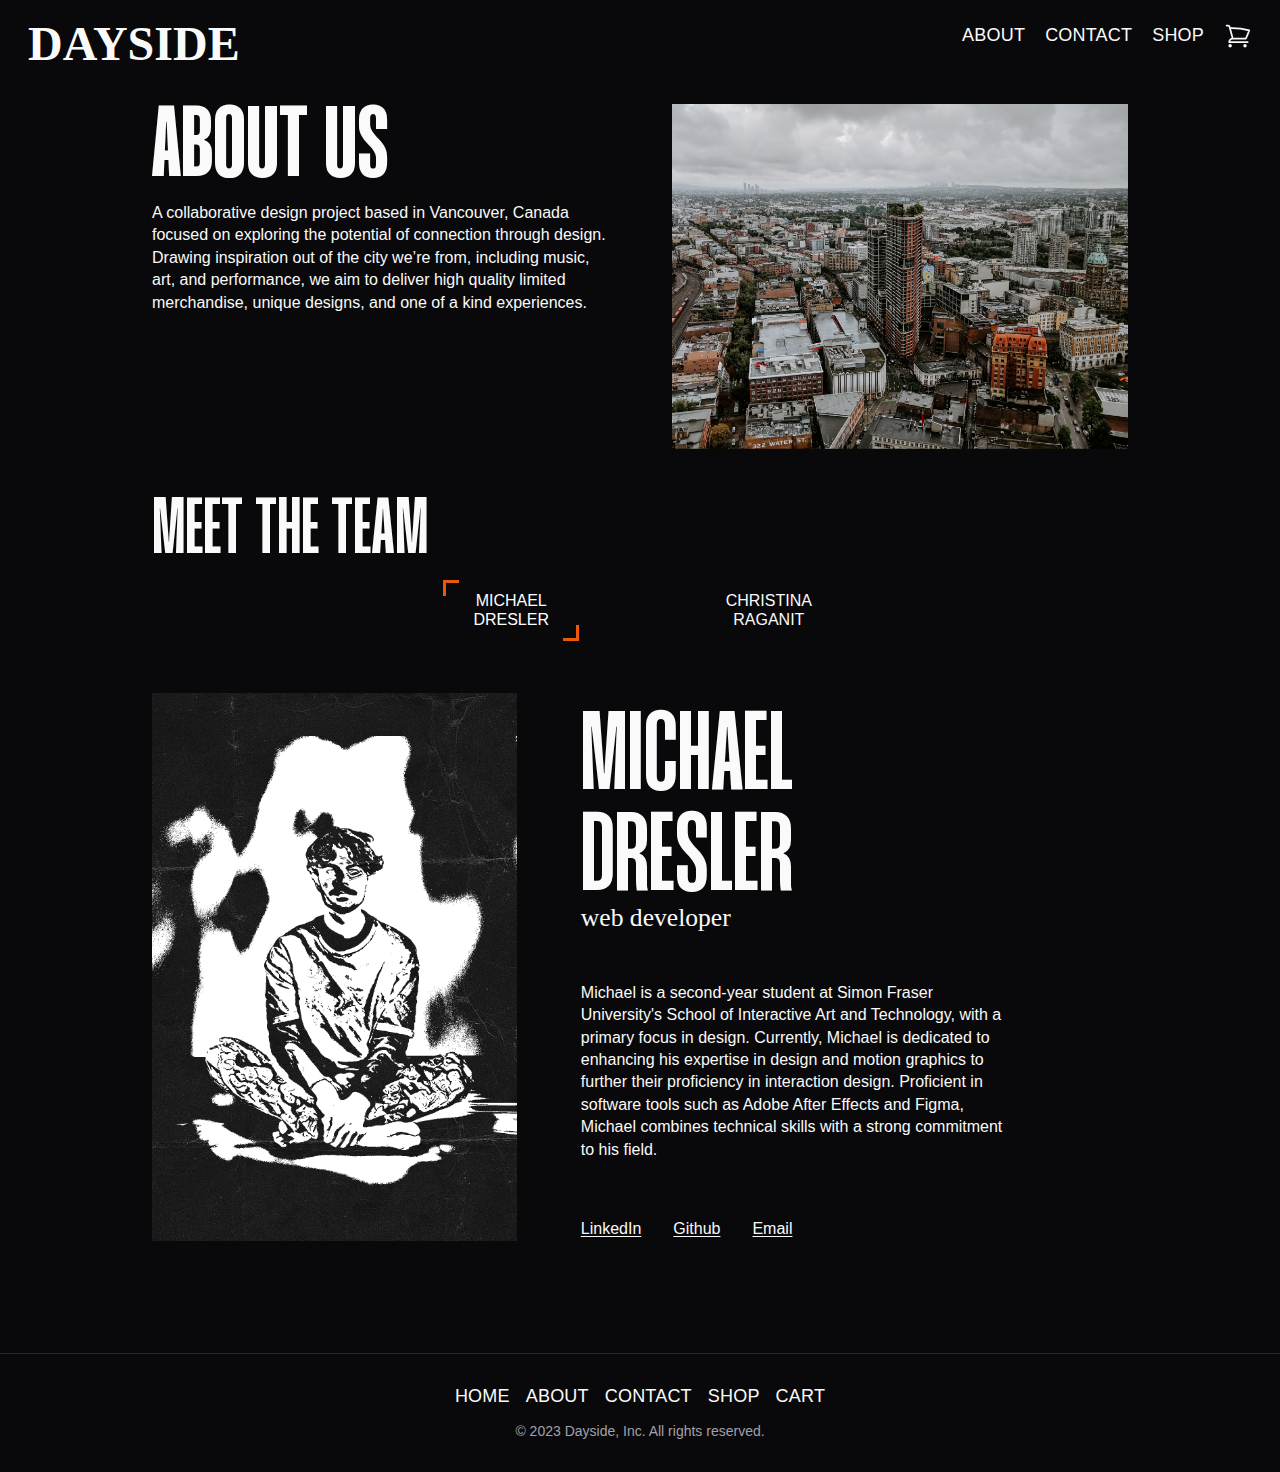
==== about.html @ c384d732 "validator fixes" ====
<!DOCTYPE html>
<html lang="en">
  <head>
    <meta charset="UTF-8" />
    <meta name="viewport" content="width=device-width, initial-scale=1.0" />
    <title>Document</title>

    <link rel="stylesheet" href="./css/normalize.css" />
    <link rel="stylesheet" href="./css/main.css" />
    <link rel="stylesheet" href="./css/font.css" />
    <link rel="stylesheet" href="./css/pages/about.css" />
    <link rel="stylesheet" href="./css/navbar.css" />

    <script src="./js/nav.js" defer></script>
    <script src="./js/about.js" defer></script>
  </head>
  <body>
    <header class="primary-header flex">
      <span class="justify-start"
        ><a class="logo" href="index.html">Dayside</a></span
      >

      <button class="mobile-nav-toggle" aria-label="navigation"></button>

      <nav>
        <ul data-visible="false" class="primary-nav">
          <li><a href="about.html">About</a></li>
          <li><a href="contact.html">Contact</a></li>
          <li><a href="shop.html">Shop</a></li>
          <li><a href="cart.html" aria-label="Cart"><svg
            xmlns="http://www.w3.org/2000/svg"
            fill="none"
            viewBox="0 0 24 24"
            stroke-width="1.5"
            stroke="currentColor"
            class="w-6 h-6"
          >
            <path
              stroke-linecap="round"
              stroke-linejoin="round"
              d="M2.25 3h1.386c.51 0 .955.343 1.087.835l.383 1.437M7.5 14.25a3 3 0 00-3 3h15.75m-12.75-3h11.218c1.121-2.3 2.1-4.684 2.924-7.138a60.114 60.114 0 00-16.536-1.84M7.5 14.25L5.106 5.272M6 20.25a.75.75 0 11-1.5 0 .75.75 0 011.5 0zm12.75 0a.75.75 0 11-1.5 0 .75.75 0 011.5 0z"
            />
          </svg></a></li>
        </ul>
      </nav>
    </header>

    <main>
      <section class="about">
        <div class="content">
          <h1 class="large-title">About Us</h1>
          <p>
            A collaborative design project based in Vancouver, Canada focused on
            exploring the potential of connection through design. Drawing
            inspiration out of the city we’re from, including music, art, and
            performance, we aim to deliver high quality limited merchandise,
            unique designs, and one of a kind experiences.
          </p>
        </div>
        <div class="about-photo">
          <img width="871" height="654"
            src="img/gastown.jpg" srcset="img/gastown-1741.png 1741w, img/gastown-870.png 870w, img/gastown.jpg 3482w"
            alt="Picture of Gastown, Vancouver"

          />
        </div>
      </section>

      <section class="team">
        <div>
          <h2 class="title-1">Meet the Team</h2>
        </div>

        <div id="buttons" class="dev-buttons">
          <a class="button-name active" id="btn-michael"
            ><span>Michael</span><span>Dresler</span>
            <div class="is tl"></div>
            <div class="is br"></div>
          </a>
          <a class="button-name" id="btn-christina"
            ><span>Christina</span><span>Raganit</span>
            <div class="is tl"></div>
            <div class="is br"></div>
          </a>
        </div>
        <div class="dev-container">
          <div class="developer" id="michael-bio">
            <div class="dev-name">
              <h2 class="title-1">
                <span >Michael</span>
                <span >Dresler</span>
              </h2>
              <h3 class="dev-title">web developer</h3>

            </div>
            <div class="dev-photo">
              <img src="img/Michael.png" width="540" height="847"  srcset="img/Michael.png 1080w,img/Michael500.png 540w" alt="Picture of Michael"  />
            </div>

            <div class="dev-bio">
              <p>
                Michael is a second-year student at Simon Fraser University's
                School of Interactive Art and Technology, with a primary focus
                in design. Currently, Michael is dedicated to enhancing his
                expertise in design and motion graphics to further their
                proficiency in interaction design. Proficient in software tools
                such as Adobe After Effects and Figma, Michael combines
                technical skills with a strong commitment to his field.
              </p>
            </div>

            <div class="dev-contact">
              <ul>
                <li>
                  <a
                    href="https://www.linkedin.com/in/michael-dresler-610146200/"
                    >LinkedIn</a
                  >
                </li>
                <li><a href="https://github.com/michaeldresler">Github</a></li>
                <li><a href="mailto:michaeldresler@hotmail.com">Email</a></li>
              </ul>
            </div>
          </div>

          <div class="developer hide" id="christina-bio">
            <div class="dev-name">
              <h2 class="title-1">
                <span>Christina</span>
                <span>Raganit</span>
              </h2>
              <h3 class="dev-title">web developer</h3>
            </div>
            <div class="dev-photo">
              <img src="img/christina.png" width="825" height="817" srcset="img/christina.png 1649w,img/christina800.png 825w" 
              alt="Picture of Christina"  />
            </div>

            <div class="dev-bio">
              <p>
                A second-year student at Simon Fraser University's School of
                Interactive Art and Technology, Christina is immersed in the
                realm of design. Her concentration lies in design and she is
                committed to expanding her expertise in these areas. Proficient
                in software tools photoshop, Figma, VS Code and more. Notably,
                Christina is distinguished by her competitive spirit,
                consistently striving to clinch victories in hackathons, a
                testament to her unwavering determination and commitment to
                success.
              </p>
            </div>

            <div class="dev-contact">
              <ul>
                <li><a href="https://www.linkedin.com/in/christinaraganit/">LinkedIn</a></li>
                <li><a href="https://github.com/christinaraganit">Github</a></li>
                <li><a href="mailto:christinaraganit@gmail.com">Email</a></li>
              </ul>
            </div>
          </div>
          <noscript>
            <div class="developer no-script">
              <div class="dev-name">
                <h2 class="title-1">
                  <span>Christina</span>
                  <span>Raganit</span>
                </h2>
                <h3 class="dev-title">web developer</h3>
              </div>
              <div class="dev-photo">
                <img src="img/christina.png" width="825" height="817" srcset="img/christina.png 1649w,img/christina800.png 825w" 
                alt="Picture of Christina"  />
              </div>

              <div class="dev-bio">
                <p>
                  A second-year student at Simon Fraser University's School of
                  Interactive Art and Technology, Christina is immersed in the
                  realm of design. Her concentration lies in design and she is
                  committed to expanding her expertise in these areas.
                  Proficient in software tools photoshop, Figma, VS Code and
                  more. Notably, Christina is distinguished by her competitive
                  spirit, consistently striving to clinch victories in
                  hackathons, a testament to her unwavering determination and
                  commitment to success.
                </p>
              </div>

              <div class="dev-contact">
                <ul>
                  <li><a href="https://www.linkedin.com/in/christinaraganit/">LinkedIn</a></li>
                  <li><a href="https://github.com/christinaraganit">Github</a></li>
                  <li><a href="mailto:christinaraganit@gmail.com">Email</a></li>
                </ul>
              </div>
            </div>
          </noscript>
        </div>
      </section>
    </main>
    <footer>
      <div class="links">
        <a href="./index.html">Home</a>
        <a href="./about.html">About</a>
        <a href="./contact.html">Contact</a>
        <a href="./shop.html">Shop</a>
        <a href="./cart.html">Cart</a>
      </div>
      <div class="socials"></div>
      <small>© 2023 Dayside, Inc. All rights reserved.</small>
    </footer>
  </body>
</html>
---- css/main.css ----
@import url("./variables.css");

* {
  box-sizing: border-box;
}

html {
  background-color: var(--zinc-950);
  color: var(--text-primary);
}

a:visited,
a {
  color: var(--text-primary);
  transition: color 0.25s;
}

a:hover {
  color: var(--primary-500);
}

a.primary {
  font-family: "Hubot Sans", Arial, Helvetica, sans-serif;
  background-color: var(--primary-500);
  text-decoration: none;
  font-size: 1.0125rem;
  font-weight: 500;
  color: var(--zinc-950);
  padding: var(--sp-xs) var(--sp-base);
  display: inline-flex;
  align-items: center;
  gap: var(--sp-2xs);
  transition: background-color 0.25s;
  justify-content: center;
}

a.primary:hover {
  background-color: var(--primary-600);
}

img {
  width: 100%;
  height: auto;
}

section img {
  max-width: var(--img-xl);
}

.image-link > img,
a img {
  display: block;
  transition: scale 0.25s;
}

.image-link > img:hover,
a img:hover {
  scale: 1.025;
}

.checkbox-with-label {
  display: flex;
  gap: var(--sp-xs);
  margin-bottom: var(--sp-xs);
}

.checkbox-with-label:first-of-type {
  margin-top: var(--sp-sm);
}

input[type="checkbox"] {
  -webkit-appearance: none;
  appearance: none;
  background-color: var(--form-background);
  margin: 0;
  color: var(--text-primary);
  width: var(--sp-lg);
  height: var(--sp-lg);
  border: 1px solid var(--text-primary);
  transform: translateY(-0.075em);
  display: flex;
  justify-content: center;
  align-items: center;
}

input[type="checkbox"]::before {
  width: var(--sp-sm);
  height: var(--sp-sm);
  background-color: var(--text-primary);
}

input[type="checkbox"]:checked {
  border-color: var(--text-primary);
  background: url("../img/icons/check.svg"), var(--text-primary);
}

button,
a {
  cursor: pointer;
}

a {
  text-underline-offset: var(--sp-3xs);
}

button,
a.primary,
a.secondary,
a.tertiary {
  min-height: var(--sp-4xl);
  height: var(--sp-4xl);
  padding-left: var(--sp-sm);
  padding-right: var(--sp-sm);
  background-color: var(--primary-500);
  font-weight: 500;
  transition: background-color 0.25s;
  display: flex;
  align-items: center;
  justify-content: center;
}

button {
  border-style: none;
}

button.tertiary {
  background-color: transparent;
  padding: 0;
  color: var(--primary-500);
}

button:hover,
a.primary:hover,
a.secondary:hover,
a.tertiary:hover,
button:focus,
a.primary:focus,
a.secondary:focus,
a.tertiary:focus {
  background-color: var(--primary-600);
}

.icon-button {
  height: var(--sp-5xl);
  width: var(--sp-5xl);
  transition: background-color 0.25s, color 0.25s;
}

.icon-button.primary {
  color: var(--primary-950);
  background-color: var(--primary-500);
}

.icon-button.primary:hover,
.icon-button.primary:focus {
  background-color: var(--primary-600);
}

.icon-button.secondary {
  color: var(--text-primary);
  background-color: var(--zinc-950);
}

.icon-button.secondary:hover,
.icon-button.secondary:focus {
  color: var(--primary-500);
}

.icon-button.tertiary {
  background-color: transparent;
  color: var(--text-primary);
}

.icon-button.tertiary:hover,
.icon-button.tertiary:focus {
  background-color: var(--zinc-900);
}

.btn-group {
  display: grid;
  grid-template-columns: 1fr 1fr 1fr 1fr 1fr 1fr;
  gap: var(--sp-xs);
  margin-top: var(--sp-2xs);
  margin-bottom: var(--sp-base);
}

.btn-group button {
  width: 100%;
  background-color: transparent;
  border: 1px solid var(--text-primary);
  color: var(--text-primary);
  transition: border-color 0.25s, color 0.25s;
}

.btn-group button:hover {
  border-color: var(--primary-500);
  color: var(--primary-500);
  transition: background-color 0.25s, color 0.25s, border-color 0.25s;
}

.btn-group button:focus {
  background-color: var(--primary-500);
  color: var(--zinc-950);
  border-color: var(--primary-500);
}

.promo-card {
  border: 1px solid var(--zinc-700);
  padding: var(--sp-lg);
  padding-top: var(--sp-2xl);
  text-align: center;
}

svg {
  width: var(--sp-2xl);
}

footer {
  display: flex;
  flex-direction: column;
  gap: var(--sp-xs);
  align-items: center;
  margin-top: var(--sp-4xl);
  padding: var(--sp-3xl);
  border-top: 1px solid var(--zinc-800);
}

footer a,
nav a {
  font-family: "Hubot Sans", Arial, Helvetica, sans-serif;
  font-stretch: condensed;
  font-size: 1.125rem;
  text-decoration: none;
  font-weight: 500;
  letter-spacing: 0.0125rem;
  text-transform: uppercase;
}

footer .links {
  display: flex;
  align-items: center;
  flex-direction: column;
  gap: var(--sp-base);
}

footer small {
  color: var(--text-tertiary);
  margin-bottom: 0;
  text-align: center;
}

@media screen and (min-width: 28rem) {
  footer .links {
    flex-direction: row;
  }
}

div.input {
  display: flex;
  flex-direction: column;
  gap: var(--sp-xs);
  margin-top: var(--sp-2xl);
}

input[type="text"],
input[type="email"],
input[type="number"],
textarea,
select {
  border: none;
  font-family: "Hubot Sans", Arial, Helvetica, sans-serif;
  color: var(--text-primary);
  padding: var(--sp-xs);
  height: var(--sp-4xl);
  transition: background-color 0.125s;
  background-color: var(--zinc-800);
}

textarea {
  height: auto;
}

input[type="text"]:hover,
input[type="email"]:hover,
input[type="number"]:hover,
textarea:hover,
select:hover {
  background-color: var(--zinc-700);
}

input[type="text"]:focus,
input[type="email"]:focus,
input[type="number"]:focus,
textarea:focus,
select:focus {
  background-color: var(--zinc-700);
  border-radius: 0;
}

.td-flex {
  display: flex;
  flex-wrap: wrap;
  gap: var(--sp-2xs);
  align-items: center;
}

.chip {
  font-size: 0.8rem;
  text-transform: uppercase;
  padding: var(--sp-2xs) var(--sp-xs);
  background-color: var(--zinc-700);
  border-radius: var(--sp-2xl);
  color: var(--text-secondary);
}
---- css/font.css ----
@font-face {
  font-family: "Hubot Sans";
  src: url("./fonts/HubotSans[slnt\,wdth\,wght].woff2") format("woff2");
  /* src: url("/fonts/HubotSans[slnt\,wdth\,wght].woff2"woff2"); */
  src: url();
}

/* @font-face {
  font-family: "Mango Grotesque";
  src: url("/fonts/Mango\ Grotesque-VF.woff2") format("woff2");
} */

@font-face {
  font-family: "Mango-Grotesque";
  src: url('../fonts/Mango Grotesque-VF.woff2') format('woff2');
  /* Other font properties like font-weight, font-style, etc. can be added if needed */
}

body {
  font-family: "Hubot Sans", Arial, Helvetica, sans-serif;
}

h1,
h2,
h3,
h4,
h5,
h6,
p,
ul,
ol {
  margin-top: 0;
}

p,
ul,
code,
ol {
  max-width: 40rem;
  line-height: 1.5;
  margin-bottom: var(--sp-3xl);
}

.large-title {
  font-size: 6.25rem;
}

.title-1 {
  font-size: 4.9375rem;
  font-weight: 600;
}

.title-2 {
  font-size: 3.8125rem;
  margin-bottom: var(--sp-lg);
  font-weight: 600;
}

.title-3 {
  font-size: 2.875rem;
  font-weight: 600;
}

.title-4 {
  font-size: 2.125rem;
  font-weight: 600;
}

.headline {
  font-size: 1.175rem;
  margin-bottom: var(--sp-sm);
  font-weight: 500;
}

p {
  line-height: 140%;
  max-width: 32rem;
}

p:not(p:last-of-type) {
  margin-bottom: var(--sp-sm);
}

p.label.orange {
  color: var(--primary-500);
}

small {
  font-size: 0.875rem;
  color: var(--text-tertiary);
  line-height: 1.0625rem;
  margin-bottom: var(--sp-base);
}

.hubot-sans {
  font-family: "Hubot Sans", Arial, Helvetica, sans-serif;
}

.hubot-sans-condensed {
  font-family: "Hubot Sans", Arial, Helvetica, sans-serif;
  font-stretch: condensed;
}

.mango-grotesque {
  font-family: "Mango-Grotesque", Arial, Helvetica, sans-serif;
  font-size: 1.5rem;
}

em {
  font-style: italic;
  font-weight: bold;
}

.text-lg {
  font-size: 1.125rem;
}

.text-base {
  font-size: 1rem;
}

.text-sm {
  font-size: 0.9rem;
}

code {
  display: block;
  padding: var(--sp-sm);
  background-color: var(--zinc-900);
  border: 1px solid var(--zinc-700);
  margin-bottom: var(--sp-xl);
}

.large-title,
.title-1,
.title-2,
.title-3,
.title-4 {
  font-family: "Mango-Grotesque", Arial, Helvetica, sans-serif;
  text-transform: uppercase;
  margin-bottom: var(--sp-xs);
  line-height: 90%;
}

.headline, label, .subtitle, .caption-text {
  font-family: "Hubot Sans", Arial, Helvetica, sans-serif;
}

.subtitle {
  font-size: 1.125rem;
  margin-bottom: var(--sp-xs);
  font-weight: 600;
}

.callout {
  font-family: "Hubot Sans", Arial, Helvetica, sans-serif;
  font-stretch: condensed;
  font-size: 1.125rem;
  line-height: 0.9375rem;
  margin-bottom: var(--sp-sm);
  font-weight: 600;
  letter-spacing: 0.0125rem;
  text-transform: uppercase;
}

strong {
  font-weight: 600;
}

.strikethrough {
  text-decoration: line-through;
}

.caption-text {
  font-size: 0.875rem;
  color: var(--text-secondary);
}

.text-secondary {
  color: var(--text-secondary);
}

.text-tertiary {
  color: var(--text-tertiary);
}

.text-orange {
  color: var(--primary-500);
}
---- css/pages/about.css ----
@import url("../variables.css");
main {
  display: flex;
  flex-direction: column;
  overflow: hidden;
  padding: var(--sp-xl);
}

section {
  margin-bottom: var(--sp-5xl);
}

.title {
  font-size: clamp(5rem, 20vw, 8rem);
  line-height: normal;
}

section img {
  max-width: 100%;
}

/* .dev-container{
    position: relative;
    background-color: red;
} */

.dev-container {
  position: relative;
}

.developer {
  display: grid;
  position: absolute;
  grid-template-columns: 1fr;
  opacity: 1;
  transition: opacity 1s;
  margin: 0 20%;
  gap: var(--sp-xl);
}

.hide {
  opacity: 0;
  visibility: hidden;
}

.developer:not(.hide) {
  position: relative;
  transition: opacity 1s;
}

.dev-photo {
  height: 50vw;
}

.dev-photo img {
  height: 100%;
  object-fit: cover;
}

.dev-buttons {
  display: none;
  margin-bottom: 2rem;
  justify-content: center;
  gap: 5%;
  margin-bottom: var(--sp-5xl);
}

.dev-buttons a {
  position: relative;
  padding: 1rem 2rem;
  width: 10rem;
  cursor: pointer;
  text-align: center;
  transition: 0.5s ease;
  overflow: hidden;
  text-transform: uppercase;
}

.dev-buttons a .button-name {
  display: inline-block;
  text-align: left;
  width: fit-content;
}

.dev-buttons .active {
  color: white;
}

.dev-buttons a .is {
  position: absolute;
  width: 1rem;
  height: 1rem;
  transition: all 0.7s ease;
}

.dev-buttons .button-name .tl {
  top: 0;
  left: 0;
  border-top: solid 0.1rem var(--primary-600);
  border-left: solid 0.1rem var(--primary-600);
  transform: translateX(-100%) translateY(-100%);
}

.dev-buttons .button-name .br {
  bottom: 0;
  right: 0;
  border-bottom: solid 0.2rem var(--primary-600);
  border-right: solid 0.2rem var(--primary-600);
  transform: translateX(100%) translateY(100%);
}

.dev-buttons .active .tl {
  top: 0;
  left: 0;
  border-top: solid 0.2rem var(--primary-600);
  border-left: solid 0.2rem var(--primary-600);
  transform: translateX(75%) translateY(25%);
}

.dev-buttons .active .br {
  bottom: 0;
  right: 0;
  border-bottom: solid 0.2rem var(--primary-600);
  border-right: solid 0.2rem var(--primary-600);
  transform: translateX(-75%) translateY(-25%);
}

.dev-buttons button:focus {
  color: white;
}

.dev-contact ul,
li {
  margin: 0;
  padding: 0;
  display: flex;
  flex-direction: row;
  list-style: none;
  gap: 2rem;
}

.dev-name h2 {
  font-size: clamp(4rem, 10vw, 7rem);
  margin-top: 1rem;
}

.dev-title {
  font-family: "Hubot Sans";
  font-size: clamp(1rem, 2vw, 2rem);
  font-weight: 400;
  margin-top: -1rem;
}

.no-script {
  margin-top: var(--sp-5xl);
}

span {
  display: block;
}

.dev-name span {
  display: inline;
}

.show-button {
  display: flex;
}

@media screen and (min-width: 0rem) {
  .developer {
    margin: var(--sp-3xl) 0;
  }
  .dev-photo {
    height: 80vw;
  }
  .dev-buttons {
    gap: 0;
  }
}

@media screen and (min-width: 30rem) {
  .developer {
    margin: 15% 10%;
  }

  .dev-buttons {
    gap: 10%;
  }
}

/* desktop view at 900px */
@media screen and (min-width: 55rem) {
  main {
    /* padding: 0 10rem; */
    margin: 0 5rem;
  }

  .dev-name span {
    display: block;
  }

  .developer {
    grid-template-columns: 1fr 1.5fr;
    column-gap: var(--sp-6xl);
    row-gap: var(--sp-xl);
    width: 100%;
    margin: 0;
  }
  .no-script {
    margin-top: var(--sp-8xl);
  }

  .about {
    display: flex;
    flex-direction: row;
    justify-content: space-between;
    gap: var(--sp-6xl);
  }
  .about-photo {
    width: 40vw;
  }

  .about-photo img {
    object-fit: cover;
    width: 100%;
    height: 100%;
  }

  section img {
    max-width: 100%;
  }

  .dev-bio {
    grid-row: 2 /3;
    max-width: 27rem;
    font-size: 1rem;
  }
  .dev-name,
  .dev-bio,
  .links {
    /* grid-column: 2 / 3; */
  }

  .dev-photo {
    grid-row: 1 / 4;
    position: relative;
    height: 100%;
  }

  .dev-photo img {
    width: 100%;
    height: 100%;
    object-fit: cover;
    position: absolute;

    /* object-position: bottom; */
  }
}

@media screen and (min-width: 60rem) {
  main {
    margin-left: 10%;
    margin-right: 10%;
  }
}
---- css/navbar.css ----
@import url("./variables.css");

.flex {
  display: flex;
  flex-direction: row;
}
.primary-header {
  justify-content: flex-end;
  padding: var(--sp-sm);
  padding-left: var(--sp-2xl);
  padding-right: var(--sp-2xl);
  position: sticky;
  top: 0;
  background-color: var(--zinc-950);
  z-index: 100000;
}
.primary-header h3 a {
  font-size: 3rem;
}

.justify-start {
  margin-right: auto;
}

.icon {
  margin: 0 1rem;
}

nav {
  display: flex;
  align-items: center;
}

ul{
  max-width: 100%;
}

.primary-nav {
  display: flex;
  gap: var(--sp-lg);
  list-style: none;
  padding: 0;
  margin: 0;
}

.mobile-nav-toggle {
  display: none;
}

.logo {
  display: block;
  margin-top: calc(var(--sp-xs));
  font-family: "Mango Grotesque";
  font-size: 3rem;
  text-transform: uppercase;
  text-decoration: none;
  line-height: 100%;
  font-weight: bold;
}

nav a,
footer .links a {
  text-transform: uppercase;
  font-stretch: condensed;
  font-weight: 500;
  font-size: 1.125rem;
  text-decoration: none;
}

/* mobile nav styling */
@media (max-width: 42rem) {
  .primary-header {
    align-items: center;
  }

  .primary-nav {
    position: fixed;
    flex-direction: column;
    gap: 1.5rem;
    z-index: 1000;
    padding: min(10vh, 10rem) 2rem;
    inset: 0 0 0 0;
    background-color: var(--zinc-900);
    transform: translateY(100%);
    transition: transform 0.2s ease-out;
  }

  .primary-nav[data-visible="true"] {
    transform: translateX(0%);
  }

  .mobile-nav-toggle {
    display: block;
    z-index: 9999;
    background: no-repeat center/100% url("../img/burger.svg");
    /* background-color: red; */
    /* background-repeat: no-repeat; */
    width: 2rem;
    border: 0;
    aspect-ratio: 1;

    top: var(--sp-lg);
    right: var(--sp-lg);
  }
}
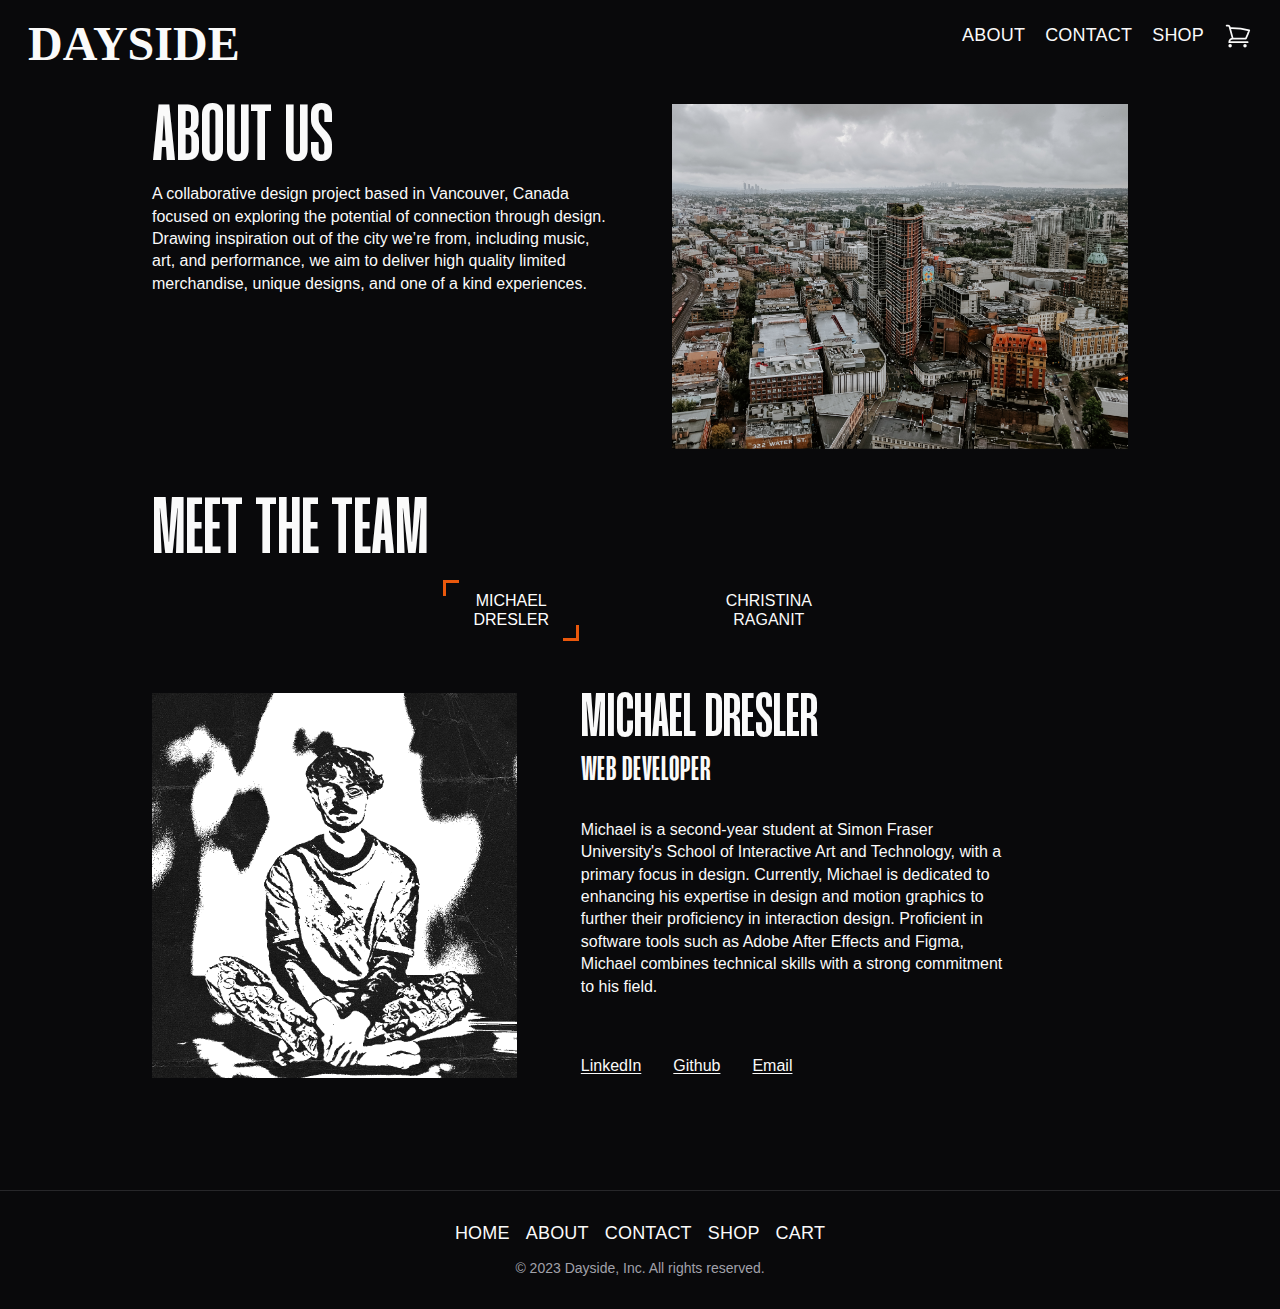
==== commit b88df734: "Merge branch 'main' of https://github.com/christinaraganit/iat_339_p2_company" ====
--- a/about.html
+++ b/about.html
@@ -27,20 +27,24 @@
           <li><a href="about.html">About</a></li>
           <li><a href="contact.html">Contact</a></li>
           <li><a href="shop.html">Shop</a></li>
-          <li><a href="cart.html" aria-label="Cart"><svg
-            xmlns="http://www.w3.org/2000/svg"
-            fill="none"
-            viewBox="0 0 24 24"
-            stroke-width="1.5"
-            stroke="currentColor"
-            class="w-6 h-6"
-          >
-            <path
-              stroke-linecap="round"
-              stroke-linejoin="round"
-              d="M2.25 3h1.386c.51 0 .955.343 1.087.835l.383 1.437M7.5 14.25a3 3 0 00-3 3h15.75m-12.75-3h11.218c1.121-2.3 2.1-4.684 2.924-7.138a60.114 60.114 0 00-16.536-1.84M7.5 14.25L5.106 5.272M6 20.25a.75.75 0 11-1.5 0 .75.75 0 011.5 0zm12.75 0a.75.75 0 11-1.5 0 .75.75 0 011.5 0z"
-            />
-          </svg></a></li>
+          <li>
+            <a href="cart.html"
+              ><svg
+                xmlns="http://www.w3.org/2000/svg"
+                fill="none"
+                viewBox="0 0 24 24"
+                stroke-width="1.5"
+                stroke="currentColor"
+                class="w-6 h-6"
+              >
+                <path
+                  stroke-linecap="round"
+                  stroke-linejoin="round"
+                  d="M2.25 3h1.386c.51 0 .955.343 1.087.835l.383 1.437M7.5 14.25a3 3 0 00-3 3h15.75m-12.75-3h11.218c1.121-2.3 2.1-4.684 2.924-7.138a60.114 60.114 0 00-16.536-1.84M7.5 14.25L5.106 5.272M6 20.25a.75.75 0 11-1.5 0 .75.75 0 011.5 0zm12.75 0a.75.75 0 11-1.5 0 .75.75 0 011.5 0z"
+                />
+              </svg>
+            </a>
+          </li>
         </ul>
       </nav>
     </header>
@@ -48,7 +52,7 @@
     <main>
       <section class="about">
         <div class="content">
-          <h1 class="large-title">About Us</h1>
+          <h1 class="title-1">About us</h1>
           <p>
             A collaborative design project based in Vancouver, Canada focused on
             exploring the potential of connection through design. Drawing
@@ -58,10 +62,16 @@
           </p>
         </div>
         <div class="about-photo">
-          <img width="871" height="654"
-            src="img/gastown.jpg" srcset="img/gastown-1741.png 1741w, img/gastown-870.png 870w, img/gastown.jpg 3482w"
+          <img
+            width="871"
+            height="654"
+            src="img/gastown.jpg"
+            srcset="
+              img/gastown-1741.png 1741w,
+              img/gastown-870.png   870w,
+              img/gastown.jpg      3482w
+            "
             alt="Picture of Gastown, Vancouver"
-
           />
         </div>
       </section>
@@ -86,15 +96,19 @@
         <div class="dev-container">
           <div class="developer" id="michael-bio">
             <div class="dev-name">
-              <h2 class="title-1">
-                <span >Michael</span>
-                <span >Dresler</span>
-              </h2>
-              <h3 class="dev-title">web developer</h3>
-
+              <h3 class="title-2">
+                <span>Michael Dresler</span>
+              </h3>
+              <span class="title-4">Web developer</span>
             </div>
             <div class="dev-photo">
-              <img src="img/Michael.png" width="540" height="847"  srcset="img/Michael.png 1080w,img/Michael500.png 540w" alt="Picture of Michael"  />
+              <img
+                src="img/Michael.png"
+                width="540"
+                height="847"
+                srcset="img/Michael.png 1080w, img/Michael500.png 540w"
+                alt="Picture of Michael"
+              />
             </div>
 
             <div class="dev-bio">
@@ -125,15 +139,19 @@
 
           <div class="developer hide" id="christina-bio">
             <div class="dev-name">
-              <h2 class="title-1">
-                <span>Christina</span>
-                <span>Raganit</span>
-              </h2>
-              <h3 class="dev-title">web developer</h3>
+              <h3 class="title-2">
+                <span>Christina Raganit</span>
+              </h3>
+              <span class="title-4">Web developer</span>
             </div>
             <div class="dev-photo">
-              <img src="img/christina.png" width="825" height="817" srcset="img/christina.png 1649w,img/christina800.png 825w" 
-              alt="Picture of Christina"  />
+              <img
+                src="img/christina.png"
+                width="825"
+                height="817"
+                srcset="img/christina.png 1649w, img/christina800.png 825w"
+                alt="Picture of Christina"
+              />
             </div>
 
             <div class="dev-bio">
@@ -152,8 +170,14 @@
 
             <div class="dev-contact">
               <ul>
-                <li><a href="https://www.linkedin.com/in/christinaraganit/">LinkedIn</a></li>
-                <li><a href="https://github.com/christinaraganit">Github</a></li>
+                <li>
+                  <a href="https://www.linkedin.com/in/christinaraganit/"
+                    >LinkedIn</a
+                  >
+                </li>
+                <li>
+                  <a href="https://github.com/christinaraganit">Github</a>
+                </li>
                 <li><a href="mailto:christinaraganit@gmail.com">Email</a></li>
               </ul>
             </div>
@@ -165,11 +189,16 @@
                   <span>Christina</span>
                   <span>Raganit</span>
                 </h2>
-                <h3 class="dev-title">web developer</h3>
+                <span class="title-4">web developer</span>
               </div>
               <div class="dev-photo">
-                <img src="img/christina.png" width="825" height="817" srcset="img/christina.png 1649w,img/christina800.png 825w" 
-                alt="Picture of Christina"  />
+                <img
+                  src="img/christina.png"
+                  width="825"
+                  height="817"
+                  srcset="img/christina.png 1649w, img/christina800.png 825w"
+                  alt="Picture of Christina"
+                />
               </div>
 
               <div class="dev-bio">
@@ -188,8 +217,14 @@
 
               <div class="dev-contact">
                 <ul>
-                  <li><a href="https://www.linkedin.com/in/christinaraganit/">LinkedIn</a></li>
-                  <li><a href="https://github.com/christinaraganit">Github</a></li>
+                  <li>
+                    <a href="https://www.linkedin.com/in/christinaraganit/"
+                      >LinkedIn</a
+                    >
+                  </li>
+                  <li>
+                    <a href="https://github.com/christinaraganit">Github</a>
+                  </li>
                   <li><a href="mailto:christinaraganit@gmail.com">Email</a></li>
                 </ul>
               </div>
--- a/css/font.css
+++ b/css/font.css
@@ -142,7 +142,10 @@
   line-height: 90%;
 }
 
-.headline, label, .subtitle, .caption-text {
+.headline,
+label,
+.subtitle,
+.caption-text {
   font-family: "Hubot Sans", Arial, Helvetica, sans-serif;
 }
 
@@ -186,4 +189,4 @@
 
 .text-orange {
   color: var(--primary-500);
-}+}
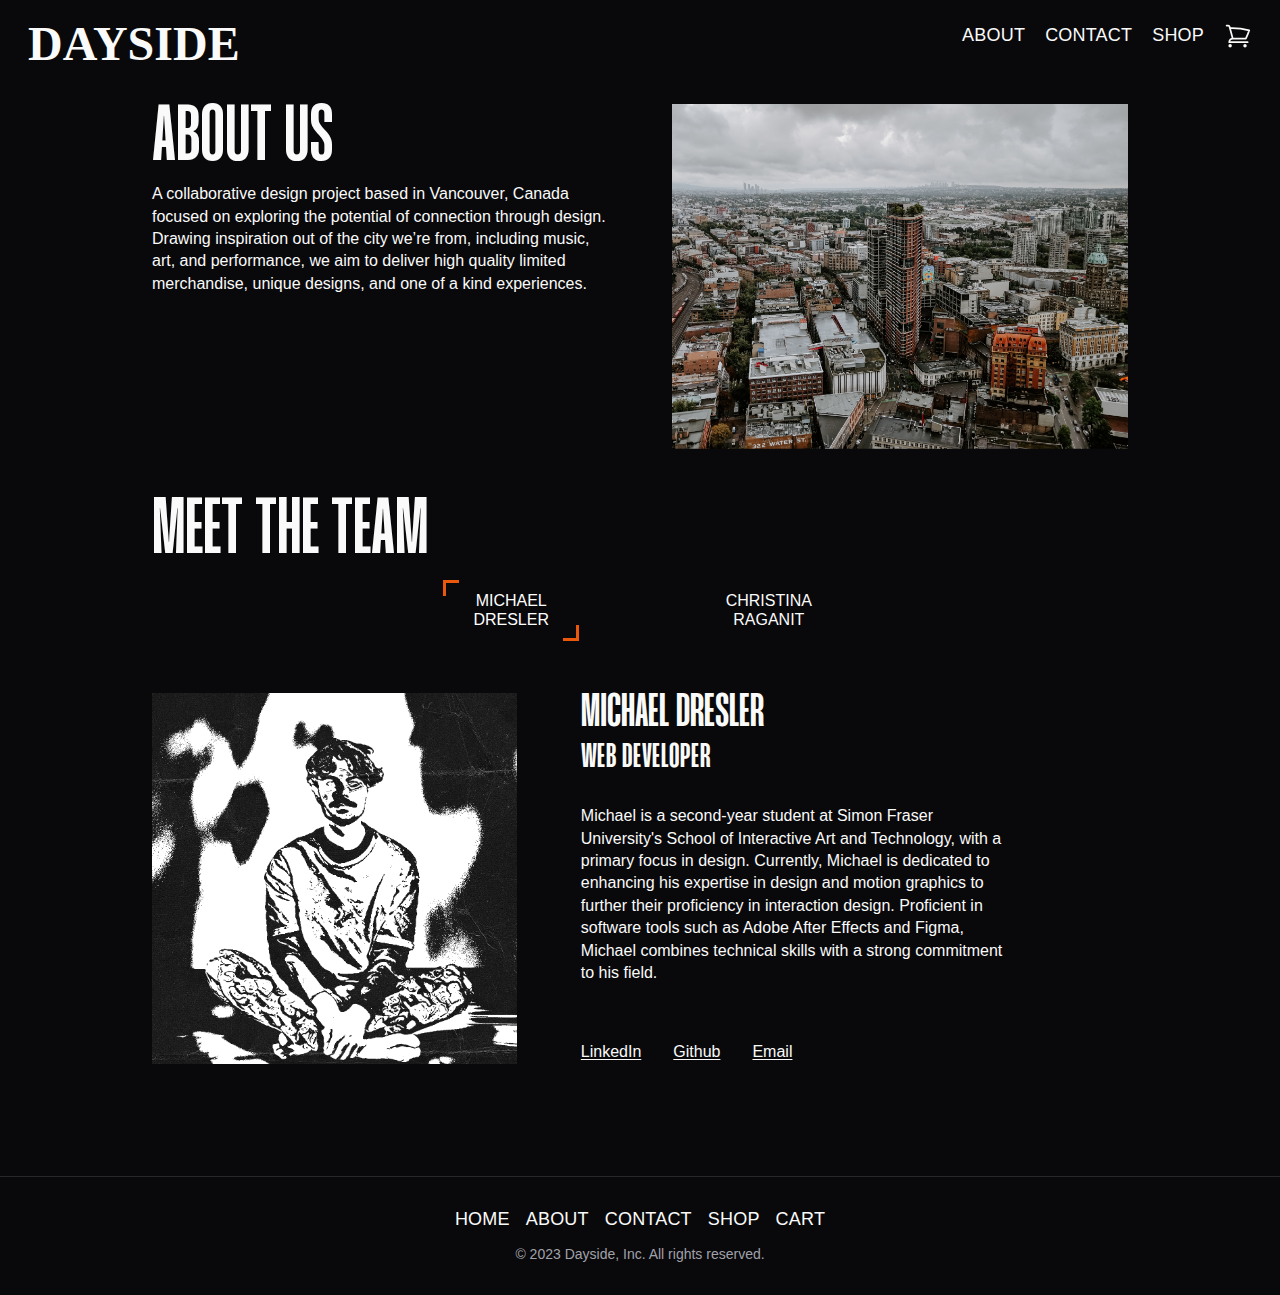
==== commit b2ba29cc: "about page updated to improve heading hierarchy" ====
--- a/about.html
+++ b/about.html
@@ -5,11 +5,11 @@
     <meta name="viewport" content="width=device-width, initial-scale=1.0" />
     <title>Document</title>
 
-    <link rel="stylesheet" href="./css/normalize.css" />
-    <link rel="stylesheet" href="./css/main.css" />
-    <link rel="stylesheet" href="./css/font.css" />
-    <link rel="stylesheet" href="./css/pages/about.css" />
-    <link rel="stylesheet" href="./css/navbar.css" />
+    <link rel="stylesheet" type="text/css" href="./css/normalize.css" />
+    <link rel="stylesheet" type="text/css" href="./css/main.css" />
+    <link rel="stylesheet" type="text/css" href="./css/font.css" />
+    <link rel="stylesheet" type="text/css" href="./css/pages/about.css" />
+    <link rel="stylesheet" type="text/css" href="./css/navbar.css" />
 
     <script src="./js/nav.js" defer></script>
     <script src="./js/about.js" defer></script>
@@ -96,7 +96,7 @@
         <div class="dev-container">
           <div class="developer" id="michael-bio">
             <div class="dev-name">
-              <h3 class="title-2">
+              <h3 class="title-3">
                 <span>Michael Dresler</span>
               </h3>
               <span class="title-4">Web developer</span>
@@ -139,7 +139,7 @@
 
           <div class="developer hide" id="christina-bio">
             <div class="dev-name">
-              <h3 class="title-2">
+              <h3 class="title-3">
                 <span>Christina Raganit</span>
               </h3>
               <span class="title-4">Web developer</span>
--- a/css/main.css
+++ b/css/main.css
@@ -50,12 +50,12 @@
 .image-link > img,
 a img {
   display: block;
-  transition: scale 0.25s;
+  transition: transform 0.25s;
 }
 
 .image-link > img:hover,
 a img:hover {
-  scale: 1.025;
+  transform: scale(1.025);
 }
 
 .checkbox-with-label {
@@ -66,32 +66,6 @@
 
 .checkbox-with-label:first-of-type {
   margin-top: var(--sp-sm);
-}
-
-input[type="checkbox"] {
-  -webkit-appearance: none;
-  appearance: none;
-  background-color: var(--form-background);
-  margin: 0;
-  color: var(--text-primary);
-  width: var(--sp-lg);
-  height: var(--sp-lg);
-  border: 1px solid var(--text-primary);
-  transform: translateY(-0.075em);
-  display: flex;
-  justify-content: center;
-  align-items: center;
-}
-
-input[type="checkbox"]::before {
-  width: var(--sp-sm);
-  height: var(--sp-sm);
-  background-color: var(--text-primary);
-}
-
-input[type="checkbox"]:checked {
-  border-color: var(--text-primary);
-  background: url("../img/icons/check.svg"), var(--text-primary);
 }
 
 button,
@@ -176,34 +150,6 @@
   background-color: var(--zinc-900);
 }
 
-.btn-group {
-  display: grid;
-  grid-template-columns: 1fr 1fr 1fr 1fr 1fr 1fr;
-  gap: var(--sp-xs);
-  margin-top: var(--sp-2xs);
-  margin-bottom: var(--sp-base);
-}
-
-.btn-group button {
-  width: 100%;
-  background-color: transparent;
-  border: 1px solid var(--text-primary);
-  color: var(--text-primary);
-  transition: border-color 0.25s, color 0.25s;
-}
-
-.btn-group button:hover {
-  border-color: var(--primary-500);
-  color: var(--primary-500);
-  transition: background-color 0.25s, color 0.25s, border-color 0.25s;
-}
-
-.btn-group button:focus {
-  background-color: var(--primary-500);
-  color: var(--zinc-950);
-  border-color: var(--primary-500);
-}
-
 .promo-card {
   border: 1px solid var(--zinc-700);
   padding: var(--sp-lg);
--- a/css/navbar.css
+++ b/css/navbar.css
@@ -31,7 +31,7 @@
   align-items: center;
 }
 
-ul{
+ul {
   max-width: 100%;
 }
 
@@ -97,7 +97,6 @@
     /* background-repeat: no-repeat; */
     width: 2rem;
     border: 0;
-    aspect-ratio: 1;
 
     top: var(--sp-lg);
     right: var(--sp-lg);
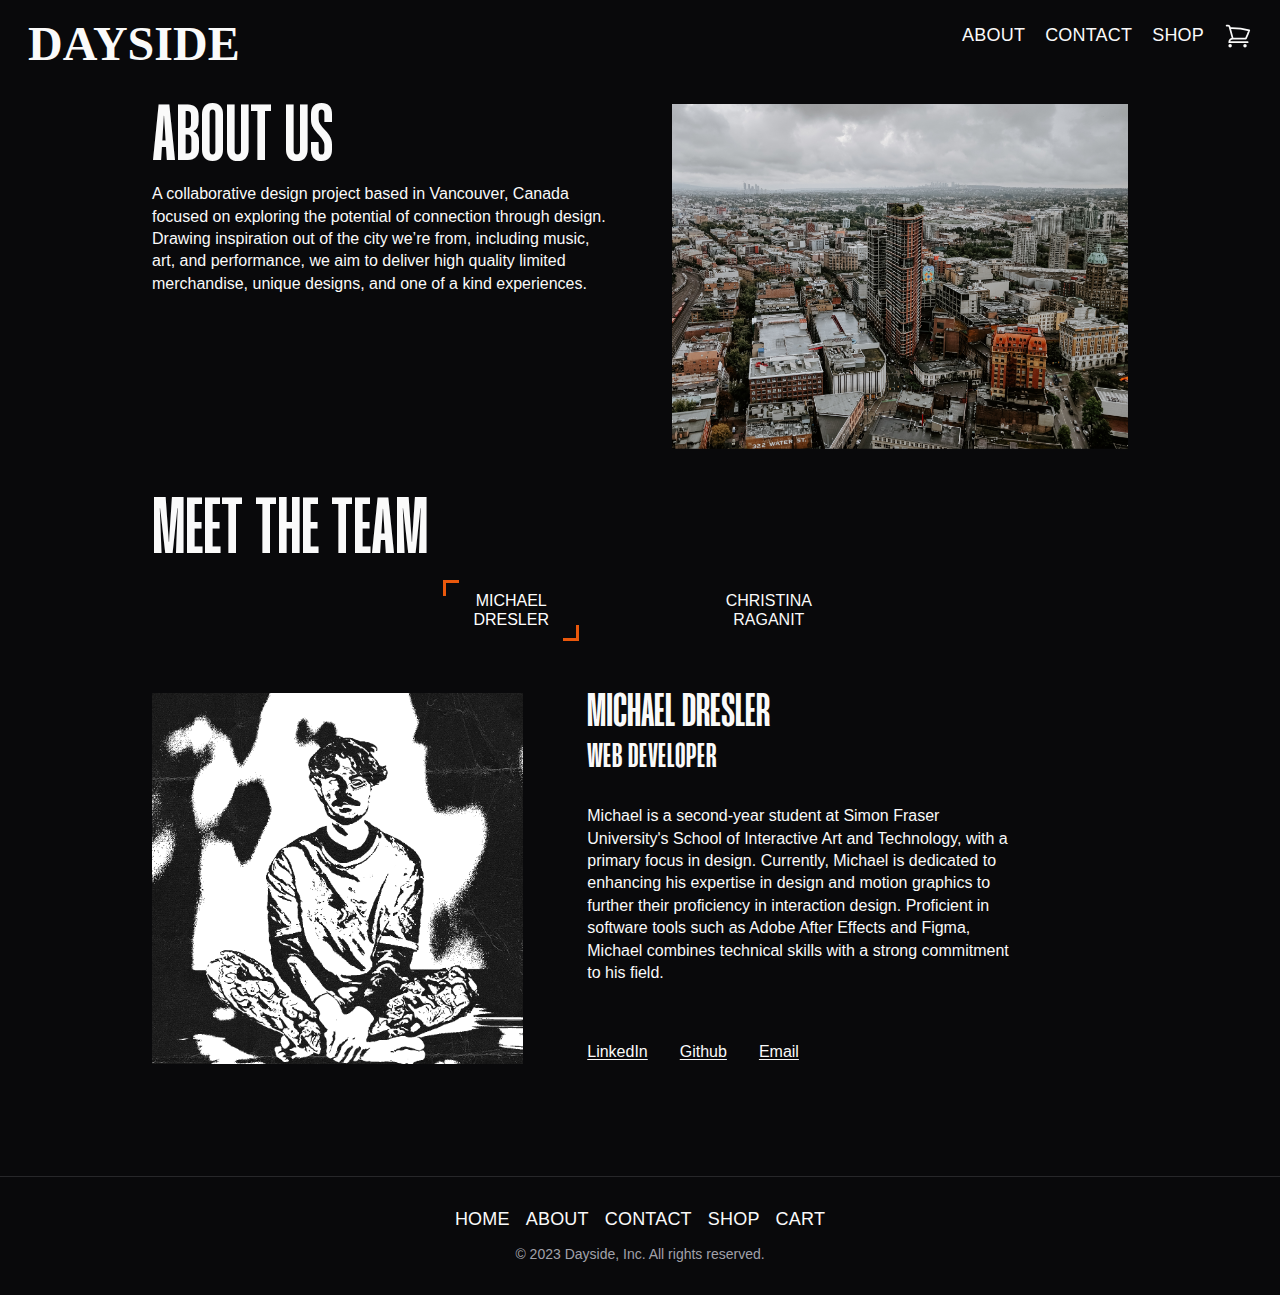
==== commit 23a77029: "made some elements on the about page focusable by keyboard input" ====
--- a/about.html
+++ b/about.html
@@ -82,13 +82,13 @@
         </div>
 
         <div id="buttons" class="dev-buttons">
-          <a class="button-name active" id="btn-michael"
-            ><span>Michael</span><span>Dresler</span>
-            <div class="is tl"></div>
+          <a class="button-name active" id="btn-michael" tabindex="0"></button>
+            <span>Michael</span><span>Dresler</span>
+            <div class="is tl"></div> 
             <div class="is br"></div>
           </a>
-          <a class="button-name" id="btn-christina"
-            ><span>Christina</span><span>Raganit</span>
+          <a class="button-name" id="btn-christina" tabindex="0">
+            <span>Christina</span><span>Raganit</span>
             <div class="is tl"></div>
             <div class="is br"></div>
           </a>
--- a/css/pages/about.css
+++ b/css/pages/about.css
@@ -189,6 +189,10 @@
   }
 }
 
+.dev-photo {
+  aspect-ratio: 1 / 1;
+}
+
 /* desktop view at 900px */
 @media screen and (min-width: 55rem) {
   main {
